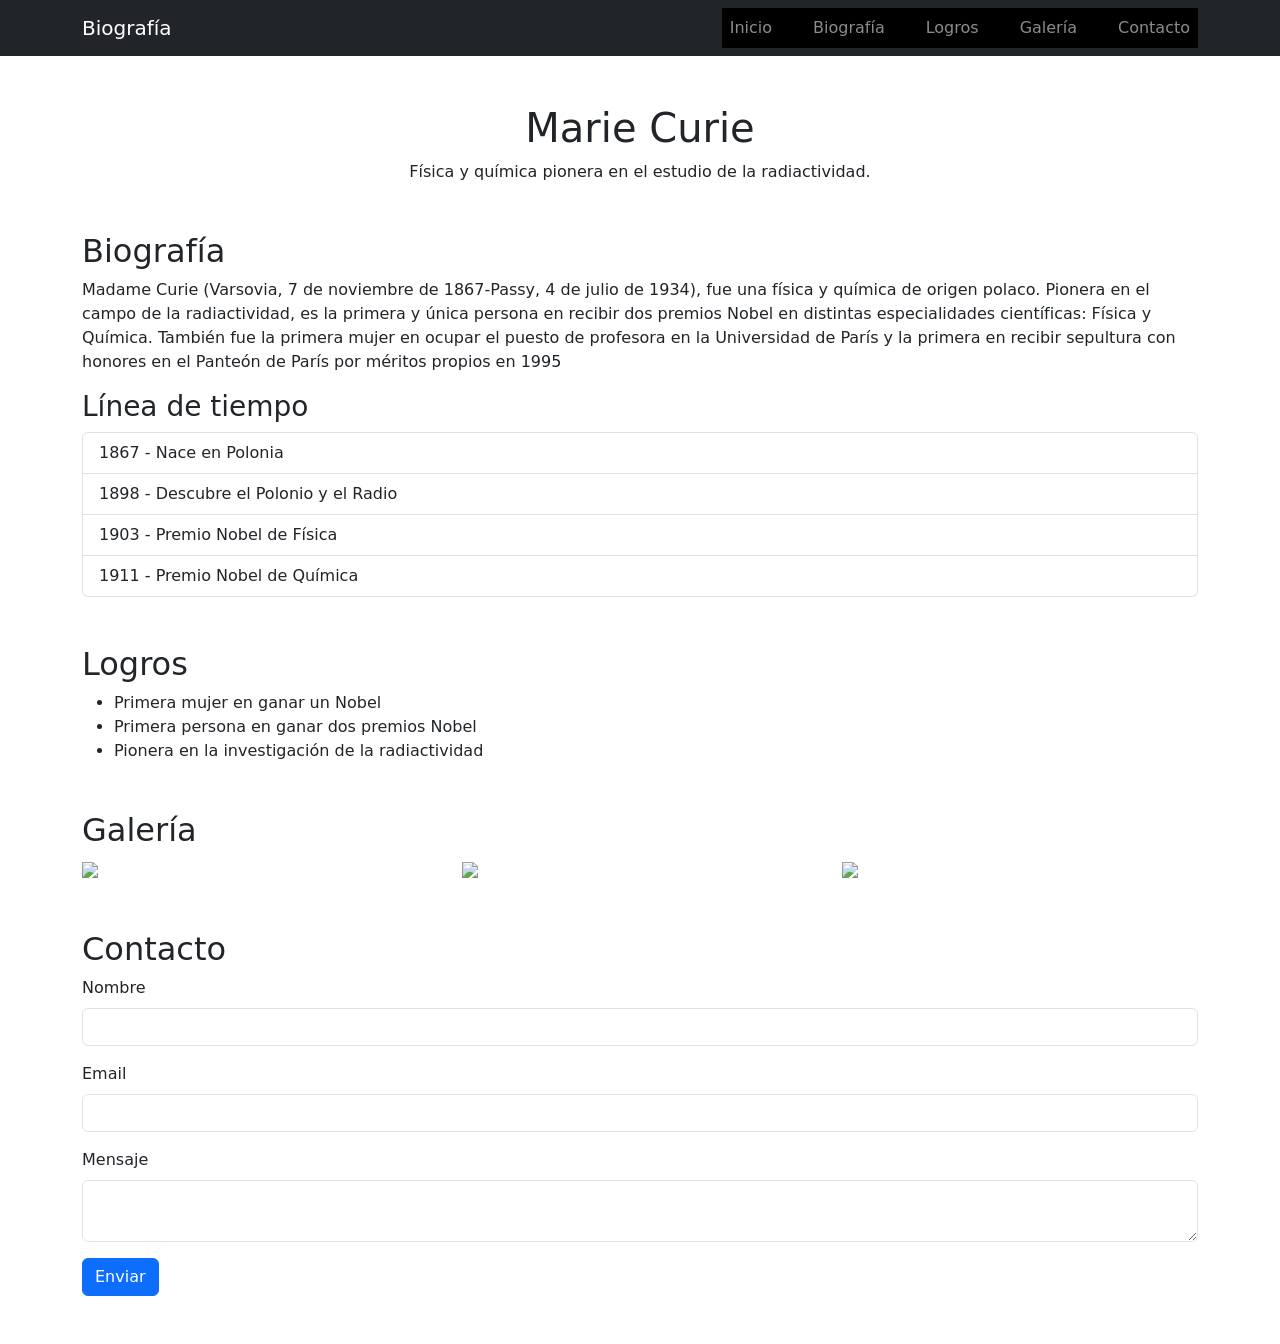
==== index.html @ c51d0b8e "v3" ====
<!DOCTYPE html>
<html lang="es">

<head>

<head>

<meta charset="UTF-8">
<title>Biografía</title>

<link href="https://cdn.jsdelivr.net/npm/bootstrap@5.2.0/dist/css/bootstrap.min.css" rel="stylesheet">

<link rel="stylesheet" href="estilos.css">

</head>
</head>

<body>


<!-- Navbar -->

<nav class="navbar navbar-expand-lg navbar-dark bg-dark">

<div class="container">

<a class="navbar-brand" href="#">Biografía</a>

<ul class="navbar-nav">

<li class="nav-item">
<a class="nav-link" href="#inicio">Inicio</a>
</li>

<li class="nav-item">
<a class="nav-link" href="#biografia">Biografía</a>
</li>

<li class="nav-item">
<a class="nav-link" href="#logros">Logros</a>
</li>

<li class="nav-item">
<a class="nav-link" href="#galeria">Galería</a>
</li>

<li class="nav-item">
<a class="nav-link" href="#contacto">Contacto</a>
</li>

</ul>

</div>

</nav>

<!-- Inicio -->

<section id="inicio" class="container mt-5 text-center">

<h1>Marie Curie</h1>

<p>Física y química pionera en el estudio de la radiactividad.</p>

</section>

<!-- Biografía -->

<section id="biografia" class="container mt-5">

<h2>Biografía</h2>

<p>
Madame Curie (Varsovia, 7 de noviembre de 1867-Passy, 4 de julio de 1934), fue una física y química de origen polaco. Pionera en el campo de la radiactividad, es la primera y única persona en recibir dos premios Nobel en distintas especialidades científicas: Física y Química. También fue la primera mujer en ocupar el puesto de profesora en la Universidad de París y la primera en recibir sepultura con honores en el Panteón de París por méritos propios en 1995
</p>

<h3>Línea de tiempo</h3>

<ul class="list-group">

<li class="list-group-item">
1867 - Nace en Polonia
</li>

<li class="list-group-item">
1898 - Descubre el Polonio y el Radio
</li>

<li class="list-group-item">
1903 - Premio Nobel de Física
</li>

<li class="list-group-item">
1911 - Premio Nobel de Química
</li>

</ul>

</section>

<!-- Logros -->

<section id="logros" class="container mt-5">

<h2>Logros</h2>

<ul>

<li>Primera mujer en ganar un Nobel</li>

<li>Primera persona en ganar dos premios Nobel</li>

<li>Pionera en la investigación de la radiactividad</li>

</ul>

</section>

<!-- Galería -->

<section id="galeria" class="container mt-5">

<h2>Galería</h2>

<div class="row">

<div class="col-md-4">
<img src="https://via.placeholder.com/300" class="img-fluid">
</div>

<div class="col-md-4">
<img src="https://via.placeholder.com/300" class="img-fluid">
</div>

<div class="col-md-4">
<img src="https://via.placeholder.com/300" class="img-fluid">
</div>

</div>

</section>

<!-- Contacto -->

<section id="contacto" class="container mt-5 mb-5">

<h2>Contacto</h2>

<form>

<div class="mb-3">

<label class="form-label">Nombre</label>
<input type="text" class="form-control">

</div>

<div class="mb-3">

<label class="form-label">Email</label>
<input type="email" class="form-control">

</div>

<div class="mb-3">

<label class="form-label">Mensaje</label>
<textarea class="form-control"></textarea>

</div>

<button class="btn btn-primary">Enviar</button>

</form>

</section>

</body>
</html>
---- estilos.css ----
nav ul{
    display: flex;
    justify-content: center;
    list-style: none;
    margin-top: 0;
    gap: 25px;
    background: black;
}
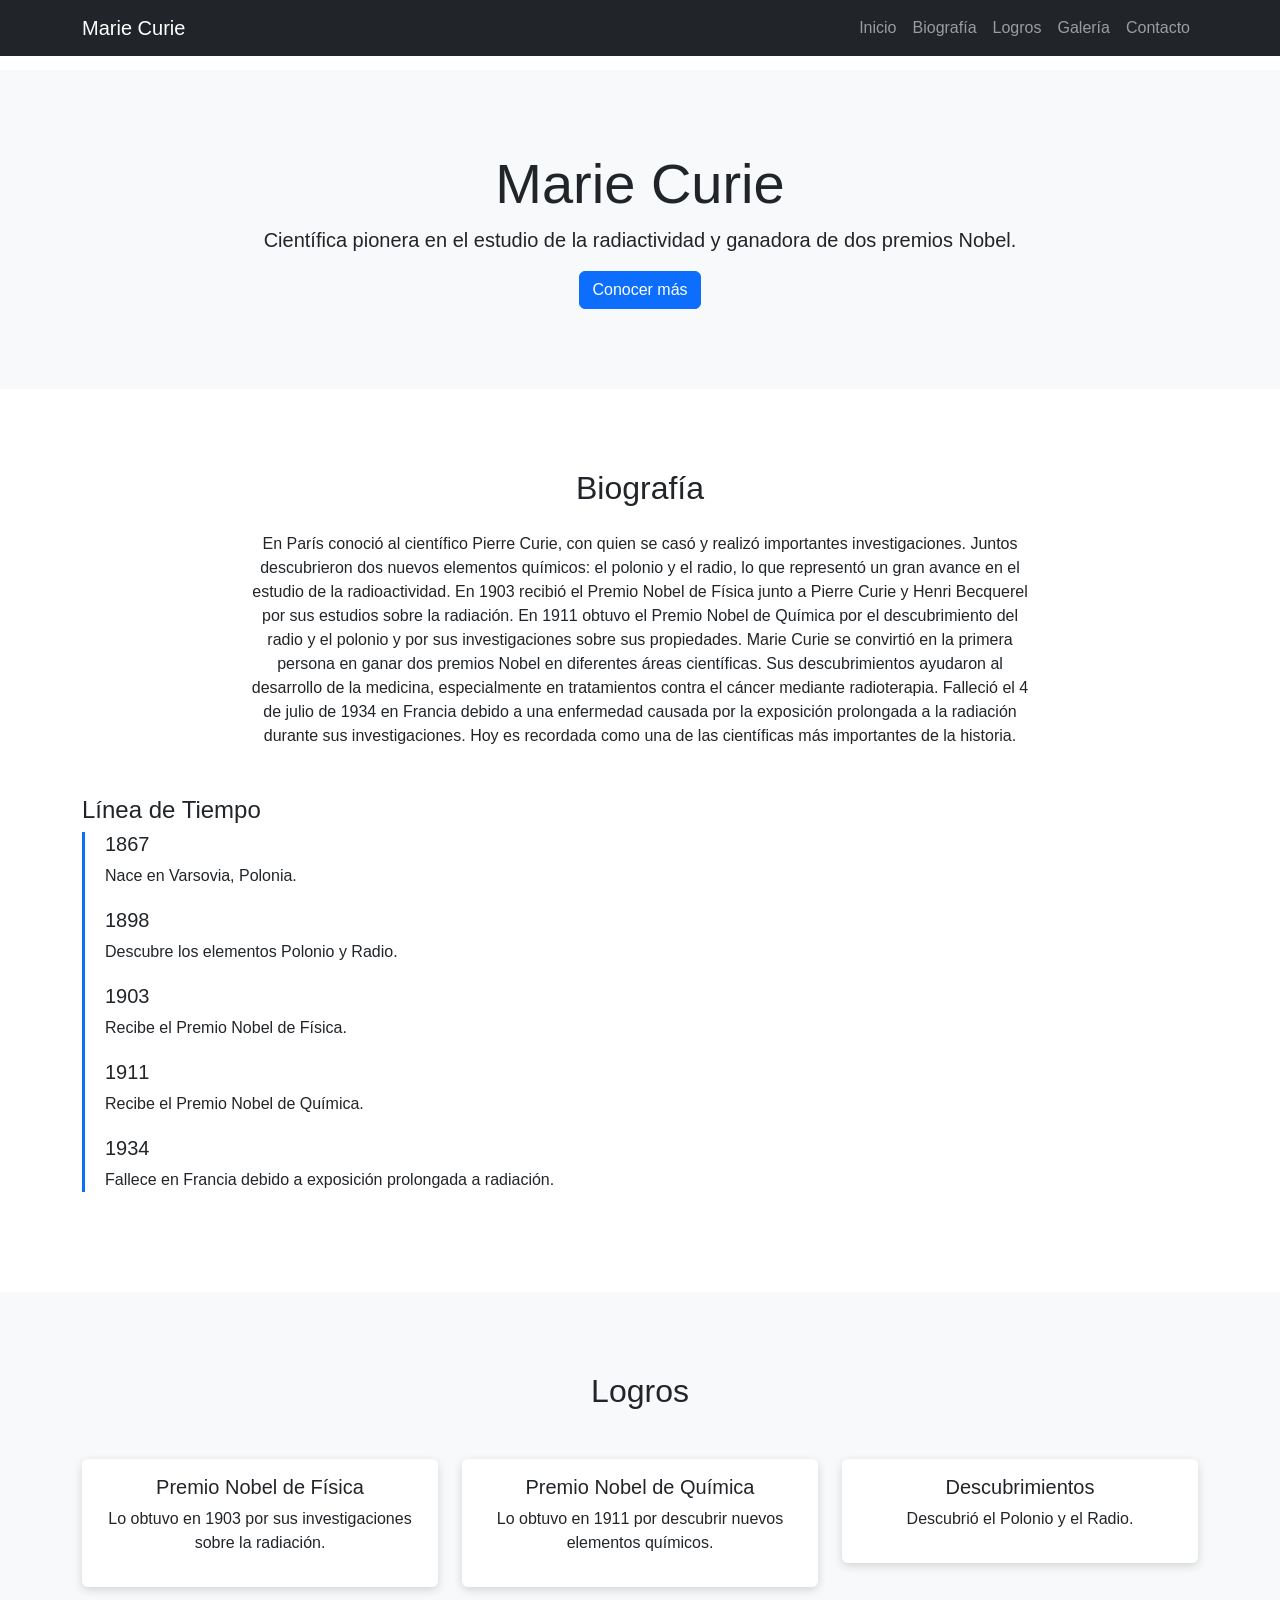
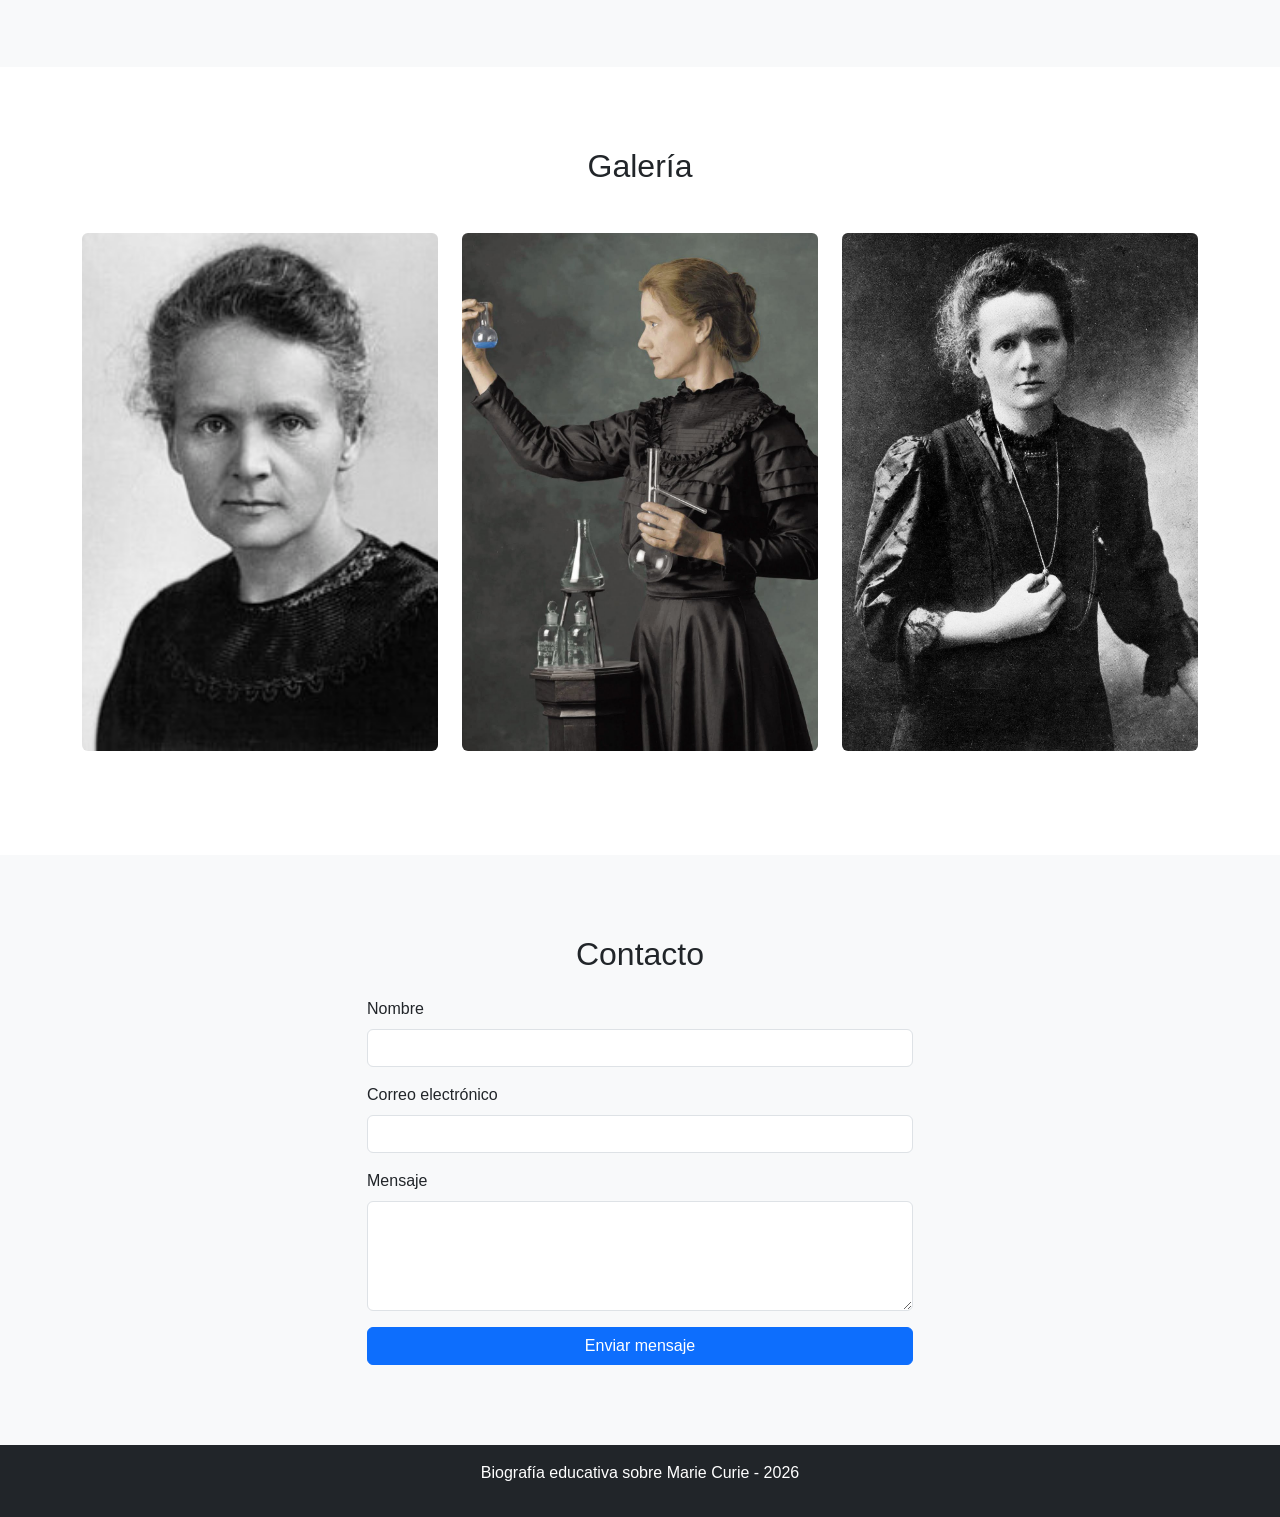
==== commit 3ae3d3ba: "v4" ====
--- a/index.html
+++ b/index.html
@@ -2,31 +2,58 @@
 <html lang="es">
 
 <head>
-
-<head>
-
 <meta charset="UTF-8">
-<title>Biografía</title>
-
-<link href="https://cdn.jsdelivr.net/npm/bootstrap@5.2.0/dist/css/bootstrap.min.css" rel="stylesheet">
-
+<meta name="viewport" content="width=device-width, initial-scale=1.0">
+
+<title>Biografía - Marie Curie</title>
+
+<link href="https://cdn.jsdelivr.net/npm/bootstrap@5.3.3/dist/css/bootstrap.min.css" rel="stylesheet">
 <link rel="stylesheet" href="estilos.css">
 
+<style>
+
+body{
+scroll-behavior:smooth;
+}
+
+section{
+padding:80px 0;
+}
+
+.timeline{
+border-left:3px solid #0d6efd;
+padding-left:20px;
+}
+
+.timeline-item{
+margin-bottom:20px;
+}
+
+.galeria img{
+height:250px;
+object-fit:cover;
+}
+
+</style>
+
 </head>
-</head>
 
 <body>
 
-
-<!-- Navbar -->
-
-<nav class="navbar navbar-expand-lg navbar-dark bg-dark">
-
-<div class="container">
-
-<a class="navbar-brand" href="#">Biografía</a>
-
-<ul class="navbar-nav">
+<!-- NAVBAR -->
+
+<nav class="navbar navbar-expand-lg navbar-dark bg-dark fixed-top">
+<div class="container">
+
+<a class="navbar-brand" href="#">Marie Curie</a>
+
+<button class="navbar-toggler" type="button" data-bs-toggle="collapse" data-bs-target="#menu">
+<span class="navbar-toggler-icon"></span>
+</button>
+
+<div class="collapse navbar-collapse" id="menu">
+
+<ul class="navbar-nav ms-auto">
 
 <li class="nav-item">
 <a class="nav-link" href="#inicio">Inicio</a>
@@ -51,129 +78,202 @@
 </ul>
 
 </div>
-
+</div>
 </nav>
 
-<!-- Inicio -->
-
-<section id="inicio" class="container mt-5 text-center">
-
-<h1>Marie Curie</h1>
-
-<p>Física y química pionera en el estudio de la radiactividad.</p>
-
-</section>
-
-<!-- Biografía -->
-
-<section id="biografia" class="container mt-5">
-
-<h2>Biografía</h2>
-
-<p>
-Madame Curie (Varsovia, 7 de noviembre de 1867-Passy, 4 de julio de 1934), fue una física y química de origen polaco. Pionera en el campo de la radiactividad, es la primera y única persona en recibir dos premios Nobel en distintas especialidades científicas: Física y Química. También fue la primera mujer en ocupar el puesto de profesora en la Universidad de París y la primera en recibir sepultura con honores en el Panteón de París por méritos propios en 1995
+<!-- INICIO -->
+
+<section id="inicio" class="bg-light text-center">
+
+<div class="container">
+
+<h1 class="display-4">Marie Curie</h1>
+
+<p class="lead">
+Científica pionera en el estudio de la radiactividad y ganadora de dos premios Nobel.
 </p>
 
-<h3>Línea de tiempo</h3>
-
-<ul class="list-group">
-
-<li class="list-group-item">
-1867 - Nace en Polonia
-</li>
-
-<li class="list-group-item">
-1898 - Descubre el Polonio y el Radio
-</li>
-
-<li class="list-group-item">
-1903 - Premio Nobel de Física
-</li>
-
-<li class="list-group-item">
-1911 - Premio Nobel de Química
-</li>
-
-</ul>
-
-</section>
-
-<!-- Logros -->
-
-<section id="logros" class="container mt-5">
-
-<h2>Logros</h2>
-
-<ul>
-
-<li>Primera mujer en ganar un Nobel</li>
-
-<li>Primera persona en ganar dos premios Nobel</li>
-
-<li>Pionera en la investigación de la radiactividad</li>
-
-</ul>
-
-</section>
-
-<!-- Galería -->
-
-<section id="galeria" class="container mt-5">
-
-<h2>Galería</h2>
+<a href="#biografia" class="btn btn-primary">Conocer más</a>
+
+</div>
+
+</section>
+
+<!-- BIOGRAFIA -->
+
+<section id="biografia">
+
+<div class="container">
+
+<h2 class="text-center mb-4">Biografía</h2>
+
+<p style="text-align:center; width:70%; margin:auto;">
+En París conoció al científico Pierre Curie, con quien se casó y realizó importantes investigaciones. 
+Juntos descubrieron dos nuevos elementos químicos: el polonio y el radio, lo que representó un gran 
+avance en el estudio de la radioactividad. En 1903 recibió el Premio Nobel de Física junto a Pierre 
+Curie y Henri Becquerel por sus estudios sobre la radiación. En 1911 obtuvo el Premio Nobel de Química 
+por el descubrimiento del radio y el polonio y por sus investigaciones sobre sus propiedades. 
+Marie Curie se convirtió en la primera persona en ganar dos premios Nobel en diferentes áreas científicas. 
+Sus descubrimientos ayudaron al desarrollo de la medicina, especialmente en tratamientos contra 
+el cáncer mediante radioterapia. Falleció el 4 de julio de 1934 en Francia debido a una enfermedad 
+causada por la exposición prolongada a la radiación durante sus investigaciones. Hoy es recordada 
+como una de las científicas más importantes de la historia.
+</p>
+
+<h4 class="mt-5">Línea de Tiempo</h4>
+
+<div class="timeline">
+
+<div class="timeline-item">
+<h5>1867</h5>
+<p>Nace en Varsovia, Polonia.</p>
+</div>
+
+<div class="timeline-item">
+<h5>1898</h5>
+<p>Descubre los elementos Polonio y Radio.</p>
+</div>
+
+<div class="timeline-item">
+<h5>1903</h5>
+<p>Recibe el Premio Nobel de Física.</p>
+</div>
+
+<div class="timeline-item">
+<h5>1911</h5>
+<p>Recibe el Premio Nobel de Química.</p>
+</div>
+
+<div class="timeline-item">
+<h5>1934</h5>
+<p>Fallece en Francia debido a exposición prolongada a radiación.</p>
+</div>
+
+</div>
+
+</div>
+
+</section>
+
+<!-- LOGROS -->
+
+<section id="logros" class="bg-light">
+
+<div class="container">
+
+<h2 class="text-center mb-5">Logros</h2>
 
 <div class="row">
 
 <div class="col-md-4">
-<img src="https://via.placeholder.com/300" class="img-fluid">
+<div class="card text-center">
+<div class="card-body">
+<h5 class="card-title">Premio Nobel de Física</h5>
+<p>Lo obtuvo en 1903 por sus investigaciones sobre la radiación.</p>
+</div>
+</div>
 </div>
 
 <div class="col-md-4">
-<img src="https://via.placeholder.com/300" class="img-fluid">
+<div class="card text-center">
+<div class="card-body">
+<h5 class="card-title">Premio Nobel de Química</h5>
+<p>Lo obtuvo en 1911 por descubrir nuevos elementos químicos.</p>
+</div>
+</div>
 </div>
 
 <div class="col-md-4">
-<img src="https://via.placeholder.com/300" class="img-fluid">
-</div>
-
-</div>
-
-</section>
-
-<!-- Contacto -->
-
-<section id="contacto" class="container mt-5 mb-5">
-
-<h2>Contacto</h2>
+<div class="card text-center">
+<div class="card-body">
+<h5 class="card-title">Descubrimientos</h5>
+<p>Descubrió el Polonio y el Radio.</p>
+</div>
+</div>
+</div>
+
+</div>
+
+</div>
+
+</section>
+
+<!-- GALERIA -->
+
+<section id="galeria">
+
+<div class="container">
+
+<h2 class="text-center mb-5">Galería</h2>
+
+<div class="row galeria">
+
+<div class="col-md-4 mb-4">
+<img src="assets/1.jpg" class="img-fluid rounded">
+</div>
+
+<div class="col-md-4 mb-4">
+<img src="assets/2.jpg" class="img-fluid rounded">
+</div>
+
+<div class="col-md-4 mb-4">
+<img src="assets/3.jpg" class="img-fluid rounded">
+</div>
+
+</div>
+
+</div>
+
+</section>
+
+<!-- CONTACTO -->
+
+<section id="contacto" class="bg-light">
+
+<div class="container">
+
+<h2 class="text-center mb-4">Contacto</h2>
+
+<div class="row justify-content-center">
+
+<div class="col-md-6">
 
 <form>
 
 <div class="mb-3">
-
 <label class="form-label">Nombre</label>
 <input type="text" class="form-control">
-
 </div>
 
 <div class="mb-3">
-
-<label class="form-label">Email</label>
+<label class="form-label">Correo electrónico</label>
 <input type="email" class="form-control">
-
 </div>
 
 <div class="mb-3">
-
 <label class="form-label">Mensaje</label>
-<textarea class="form-control"></textarea>
-
-</div>
-
-<button class="btn btn-primary">Enviar</button>
+<textarea class="form-control" rows="4"></textarea>
+</div>
+
+<button class="btn btn-primary w-100">Enviar mensaje</button>
 
 </form>
 
-</section>
+</div>
+
+</div>
+
+</div>
+
+</section>
+
+<!-- FOOTER -->
+
+<footer class="bg-dark text-white text-center p-3">
+<p>Biografía educativa sobre Marie Curie - 2026</p>
+</footer>
+
+<script src="https://cdn.jsdelivr.net/npm/bootstrap@5.3.3/dist/js/bootstrap.bundle.min.js"></script>
 
 </body>
 </html>
--- a/estilos.css
+++ b/estilos.css
@@ -1,8 +1,53 @@
-nav ul{
-    display: flex;
-    justify-content: center;
-    list-style: none;
-    margin-top: 0;
-    gap: 25px;
-    background: black;
+body{
+scroll-behavior:smooth;
+padding-top:70px;
+font-family:Arial, Helvetica, sans-serif;
 }
+
+/* secciones */
+section{
+padding:80px 0;
+}
+
+.biografia p{
+    text-align: center;
+    width: 70%;
+    margin: auto;
+    line-height: 1.6;
+}
+
+/* timeline */
+
+.timeline{
+border-left:3px solid #0d6efd;
+padding-left:20px;
+}
+
+.timeline-item{
+margin-bottom:20px;
+}
+
+/* galeria */
+
+#galeria img{
+width:100%;
+height: 100%;
+}
+
+/* efecto imagen */
+
+.sombra{
+box-shadow:0 4px 10px rgba(0,0,0,0.2);
+transition:0.3s;
+}
+
+.sombra:hover{
+transform:scale(1.05);
+}
+
+/* tarjetas */
+
+.card{
+border:none;
+box-shadow:0 3px 10px rgba(0,0,0,0.15);
+}
